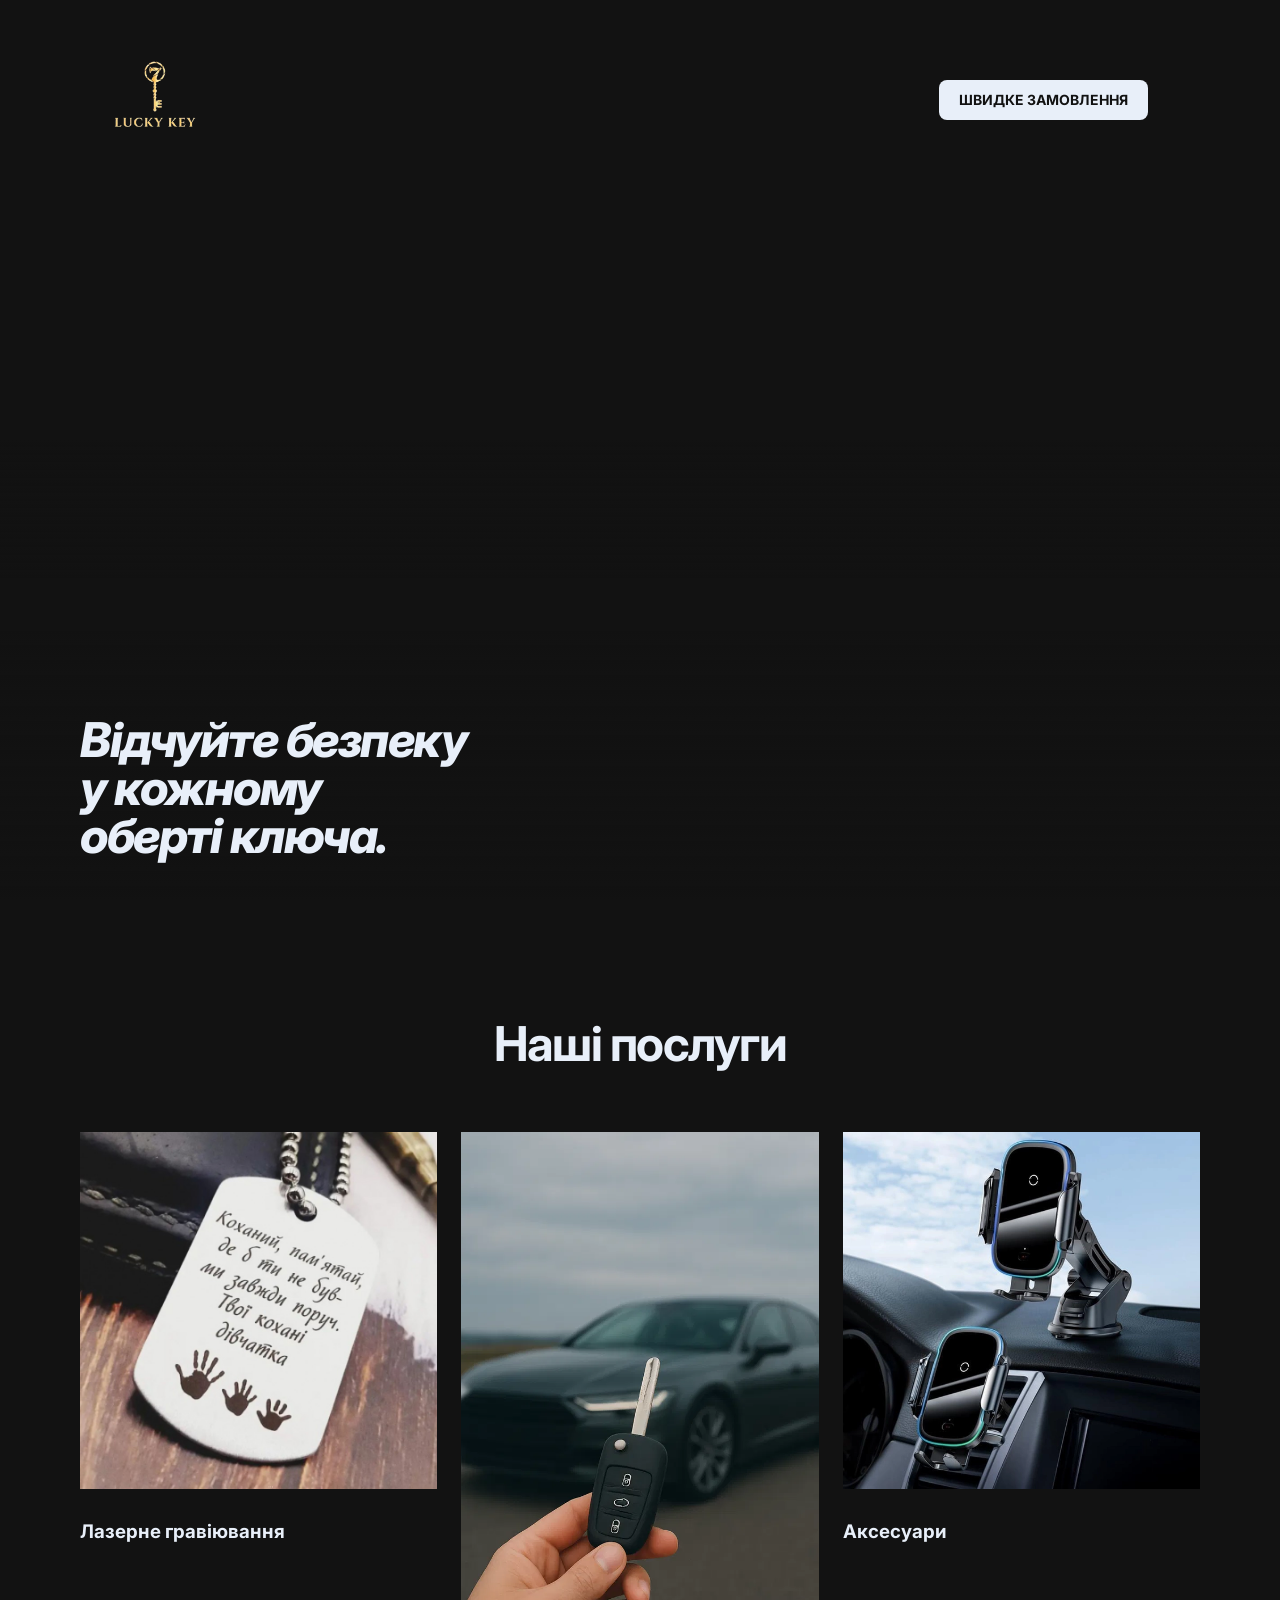
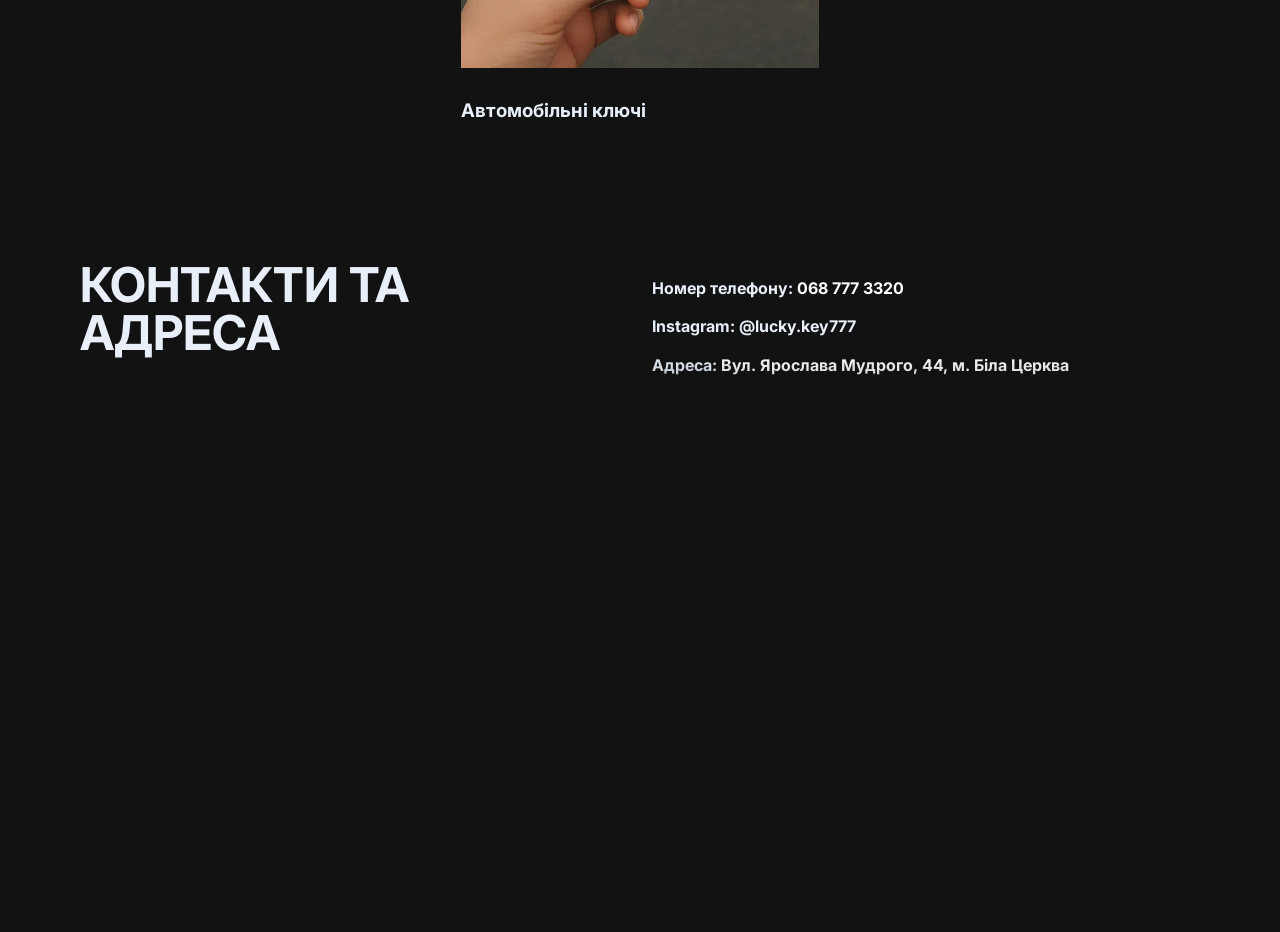
==== index.html @ e60a932b "Update index.html" ====
<!doctype html>
<html lang="ua">
  <head>

    <title>Lucky Key</title>
    <link rel="icon" type="image/png" href="images/favicon.png">
    <meta name="viewport" content="width=device-width, initial-scale=1.0">
    <link rel="preconnect" href="https://fonts.googleapis.com" />
    <link rel="preconnect" href="https://fonts.gstatic.com" crossorigin />
    <link
      href="https://fonts.googleapis.com/css2?family=Inter:ital,opsz,wght@0,14..32,100..900;1,14..32,100..900&display=swap"
      rel="stylesheet"
    />
    <link rel="stylesheet" href="style.css" />
  </head>
  <body>
    <div class="menu" id="menu">
        <div class="body-top">
        <img src="images/logo.png" alt="Lucky Key ">
        <a href="#" class="menu-button-close"></a>
        </div>
        <nav>
            <a href="#header" class="nav-link">ГОЛОВНА</a>
            <a href="#recomended" class="nav-link">НАШІ ПОСЛУГИ</a>
            <a href="#categories" class="nav-link">ВІДГУКИ</a>
            <a href="#benefits" class="nav-link">КОНТАКТИ</a>
        </nav>
    </div>   
    <header id="header">
        
      <div class="header-top">
    <img src="images/logo.png" alt="Lucky Key">
    
    <div class="header-actions">
        <a href="#order-popup" class="open-order-btn-header">Швидке замовлення</a>
        <a href="#menu" class="menu-button"></a>
    </div>
</div>

        <div class="header-bottom">
        <h1>Відчуйте безпеку <br> у кожному <br> оберті  ключа.</br></h1>
        </div>
        
    </header>
    <main>
      <section id="recomended">
        <h2 class="recomended-title">Наші послуги</h2>
        <div class="products" >
          <article class="product">
            <img
              class="product-photo"
              src="images/recomended-1.png"
              alt="Bose portable Smart speaker"
            />
            <h3 class="product-title">
              <a href="laser.html" style="text-decoration: none; color: inherit"> Лазерне гравіювання</a></h3>
            <!-- <p class="product-description">Smart home</p> -->
            <!-- <p class="product-price">$ 399.00</p> -->
          </article>
          <article class="product">
            <img
              class="product-photo"
              src="images/recomended-2.webp"
              alt="SoundLink Flex Bluetooth speaker"
            />
            <h3 class="product-title"><a href="autokey.html" style="text-decoration: none; color: inherit"> Автомобільні ключі</a></h3>
            <!-- <p class="product-description">Portable bluetooth</p>
            <p class="product-price">$ 149.00</p> -->
          </article>
          <article class="product">
            <img
              class="product-photo"
              src="images/recomended-3.jpg"
              alt="SoundLink Color Bluetooth speaker II"
            />
            <h3 class="product-title">Аксесуари</h3>
            <!-- <p class="product-description">Portable bluetooth</p>
            <p class="product-price">$ 129.00</p> -->
          </article>
        </div>
      </section>
   
      <section class="benefits" id="benefits">
        <h2 class="benefits-title">
          КОНТАКТИ ТА <br />
          АДРЕСА
        </h2>
        <div class="benefits-content">
          <ul class="benefits-list">
            <li> Номер телефону: <a href="tel:+3800687773320" class="contact-link"> 068 777 3320</a></li>
            <li>Instagram: <a href="https://www.instagram.com/lucky.key777?utm_source=ig_web_button_share_sheet&igsh=ZDNlZDc0MzIxNw==" style="text-decoration: none; color: inherit">@lucky.key777</a></li>
            <li>Адреса: <a href="https://share.google/ARnJ9vn6rgzhfYzBj" target="_blank" class="contact-link">Вул. Ярослава Мудрого, 44, м. Біла Церква </a></li>
          </ul>

          <p class="benefits-description">
            
          </p>
        </div>
      </section>
    </main>
     <div id="order-popup" class="modal-overlay">
  <div class="modal-content">
    <a href="#" class="close-modal">&times;</a>
    
    <h2 style="margin-top: 0; color: #fff;">Замовити послугу</h2>
    <p style="color: #ccc; font-size: 14px; margin-bottom: 20px;">Залиште контакти, і ми зв'яжемося з вами</p>

    <form name="popup-order" method="POST" data-netlify="true" class="order-form">
      <input type="hidden" name="form-name" value="popup-order" />
      <div class="form-group">
        <label for="name">Ваше ім'я</label>
        <input type="text" id="name" name="name" placeholder="Введіть ім'я" required style="width: 100%; padding: 10px; margin-top: 5px; background: #121212; border: 1px solid #444; color: #fff; border-radius: 5px;">
      </div>

      <div class="form-group" style="margin-top: 15px;">
        <label for="phone">Номер телефону</label>
        <input type="tel" id="phone" name="phone" placeholder="+380..." required style="width: 100%; padding: 10px; margin-top: 5px; background: #121212; border: 1px solid #444; color: #fff; border-radius: 5px;">
      </div>

      <div class="form-group" style="margin-top: 15px;">
        <label for="service">Послуга</label>
        <select id="service" name="service" style="width: 100%; padding: 10px; margin-top: 5px; background: #121212; border: 1px solid #444; color: #fff; border-radius: 5px;">
          <option value="keys">Виготовлення ключів</option>
          <option value="auto-keys">Автомобільні ключі</option>
          <option value="engraving">Гравіювання</option>
          <option value="engraving">Інші послуги</option>
        </select>
      </div>

      <button type="submit" class="submit-button" style="width: 100%; padding: 15px; background: #e8eff9; color: #121212; border: none; border-radius: 8px; font-weight: 800; text-transform: uppercase; cursor: pointer; margin-top: 20px;">Надіслати</button>
    </form>
  </div>
</div>

    <footer class="footer">
    </footer>
  </body>
</html>
---- style.css ----
* {
  box-sizing: border-box;
}

html {
  scroll-behavior: smooth;
}

body {
  font-family: "Inter", sans-serif;
  margin: 0;
  background-color: #121212;
  color: #e8eff9;
  font-size: 16px;
  line-height: 140%;
  overflow-x: hidden; /* Запобігає горизонтальній прокрутці */
}

img {
  max-width: 100%;
  height: auto;
  display: block;
}

/* 2. ТИПОГРАФІКА */
h1 {
  margin: 0;
  margin-top: 40px;
  font-weight: 800;
  font-style: italic;
  font-size: 48px;
  line-height: 100%;
  letter-spacing: -1.5px;
  color: #e8eff9;
}

/* 3. МЕНЮ (Мобільне на основі :target) */
.menu {
  position: fixed; /* Змінено на fixed для надійності */
  left: 0;
  right: 0;
  top: 0;
  z-index: 100;
  transform: translateX(-100%);
  transition: transform 500ms;
  background-color: #121212;
  padding: 40px 80px;
  height: 100vh;
}

.menu:target {
  transform: translateX(0%);
}

nav {
  display: flex;
  flex-direction: column;
  gap: 32px;
}

.nav-link {
  text-decoration: none;
  color: #fff;
  font-weight: 700;
  font-size: 22px;
  text-transform: uppercase;
  letter-spacing: 2px;
}

.nav-link:hover {
  text-decoration: underline;
  text-underline-offset: 8px;
}

/* 4. ШАПКА ТА ХЕДЕР */
header {
  display: flex;
  flex-direction: column;
  justify-content: space-between;
  padding: 40px 80px;
  height: 100vh;
  background-image:
    linear-gradient(to bottom, rgba(18, 18, 18, 0) 70%, #121212 100%),
    url(images/Header.png);
  background-size: cover;
  background-position: top center;
}
.header-actions {
  display: flex;
  align-items: center;
  gap: 12px;
  flex-wrap: nowrap; /* Забороняє їм ставати один під одним */
  max-width: 100%;
}

.open-order-btn-header {
  height: 40px; /* Фіксована висота */
  display: flex; /* Щоб текст всередині теж був по центру */
  align-items: center;
  justify-content: center;
  padding: 0 20px; /* Відступи тільки з боків */
  font-size: 14px;
  font-weight: 700;
  border-radius: 8px; /* Або 20px, якщо хочеш округлу */
  background-color: #e8eff9;
  color: #121212;
  text-decoration: none;
  text-transform: uppercase;
  line-height: 1;
  white-space: nowrap;
}

.open-order-btn-header:hover {
  background-color: #fff;
  transform: scale(1.05);
}

/* На дуже маленьких екранах зменшуємо кнопку ще трохи */
@media (max-width: 480px) {
  .open-order-btn-header {
    padding: 8px 15px;
    font-size: 12px;
  }
  .header-actions {
    gap: 10px;
  }
}

.header-top,
.body-top {
  display: flex;
  justify-content: space-between;
  align-items: center;
  margin-bottom: 20px;
}

.header-top img,
.body-top img {
  height: 120px;
  width: auto;
  object-fit: contain;
}

.menu-button,
.menu-button-close {
  height: 40px; /* Така ж висота, як у кнопки */
  width: 40px; /* Робимо її квадратною */
  display: block;
  background-image: url(images/icon-burger-menu.png);
  background-size: 40px; /* Розмір самої іконки всередині квадрата */
  background-repeat: no-repeat;
  background-position: center;
  cursor: pointer;
  border: none;
  margin: 0;
}

.menu-button {
  background-image: url(images/icon-burger-menu.png);
}
.menu-button:hover {
  background-image: url(images/icon-burger-menu-hover.png);
}
.menu-button-close {
  background-image: url(images/icon-close.png);
  margin-top: 15px;
}

/* 5. ОСНОВНИЙ КОНТЕНТ */
main {
  padding: 120px 80px;
  background-color: #121212;
  -webkit-mask-image: linear-gradient(to bottom, black 90%, transparent 100%);
  mask-image: linear-gradient(to bottom, black 90%, transparent 100%);
}

.recomended-title,
.categories-title {
  font-weight: 700;
  font-size: 48px;
  line-height: 48px;
  letter-spacing: -1.5px;
  text-align: center;
  margin-bottom: 64px;
}

.products {
  display: grid;
  grid-template-columns: repeat(3, 1fr);
  gap: 24px;
}

.product-photo {
  width: 100%;
  margin-bottom: 32px;
}
.product-title {
  margin-top: 32px;
  font-weight: 700;
}
.product-description {
  margin-top: 8px;
}
.product-price {
  font-weight: 700;
  margin-top: 12px;
}

/* 6. КАТЕГОРІЇ ТА ПЕРЕВАГИ */
.category {
  margin-top: 64px;
}
.photos {
  display: flex;
  justify-content: space-between;
  gap: 2%;
}
.photo-wide {
  width: 66%;
}
.photo-square {
  width: 32%;
}
.category-title {
  margin-top: 16px;
  font-weight: 700;
  font-size: 24px;
}

.benefits {
  display: grid;
  grid-template-columns: repeat(2, 1fr);
  gap: 24px;
  margin-top: 120px;
}

.benefits-title {
  font-weight: 700;
  font-size: 48px;
  line-height: 48px;
  margin: 0;
}
.benefits-list {
  display: flex;
  flex-direction: column;
  gap: 16px;
  list-style: none;
  padding: 0;
  font-weight: 700;
}
.benefits-description {
  font-size: 16px;
  line-height: 27px;
  font-weight: 400;
}

/* Стиль кнопки, яка відкриває форму */
.open-order-btn {
  display: inline-block;
  padding: 18px 40px;
  background-color: #e8eff9;
  color: #121212;
  text-decoration: none;
  font-weight: 800;
  border-radius: 50px;
  text-transform: uppercase;
  letter-spacing: 1px;
  transition: all 0.3s ease;
  box-shadow: 0 4px 15px rgba(232, 239, 249, 0.2);
}

.open-order-btn:hover {
  transform: translateY(-3px);
  background-color: #ffffff;
  box-shadow: 0 6px 20px rgba(232, 239, 249, 0.4);
}

/* ФОН МОДАЛЬНОГО ВІКНА (затемнення) */
.modal-overlay {
  position: fixed;
  top: 0;
  left: 0;
  width: 100%;
  height: 100%;
  background: rgba(0, 0, 0, 0.9); /* Темний фон */
  display: flex;
  justify-content: center;
  align-items: center;
  z-index: 3000; /* Поверх усього */

  /* Початковий стан (приховано) */
  opacity: 0;
  visibility: hidden;
  transition: all 0.4s ease;
}

/* МАГІЯ ПОКАЗУ: коли в URL з'являється #order-popup */
.modal-overlay:target {
  opacity: 1;
  visibility: visible;
}

/* КВАДРАТИК З ФОРМОЮ */
.modal-content {
  background: #1e1e1e;
  padding: 40px;
  width: 90%;
  max-width: 400px;
  border-radius: 20px;
  position: relative;
  border: 1px solid #333;
  box-shadow: 0 20px 50px rgba(0, 0, 0, 0.8);
}

/* Кнопка-хрестик */
.close-modal {
  position: absolute;
  top: 15px;
  right: 20px;
  font-size: 35px;
  color: #fff;
  text-decoration: none;
  line-height: 1;
}

.contact-link {
    color: #fff;
    text-decoration: none;
    transition: opacity 0.3s;
  }
  .contact-link:hover {
    opacity: 0.7;
  }
/* Елементи форми всередині вікна */
.form-group {
  margin-bottom: 15px;
  text-align: left;
}

.form-group label {
  display: block;
  font-size: 14px;
  margin-bottom: 5px;
  color: #e8eff9;
}

.form-group input,
.form-group select {
  width: 100%;
  padding: 12px;
  background: #121212;
  border: 1px solid #444;
  color: #fff;
  border-radius: 8px;
  font-family: inherit;
}

.submit-button {
  width: 100%;
  padding: 15px;
  background: #e8eff9;
  color: #121212;
  border: none;
  border-radius: 8px;
  font-weight: 800;
  text-transform: uppercase;
  cursor: pointer;
  margin-top: 10px;
}

/* 7. ФУТЕР */
footer {
  position: sticky;
  bottom: 0;
  z-index: -1;
  height: 460px;
  background-image:
    linear-gradient(to top, rgba(18, 18, 18, 0) 70%, #121212 100%),
    url(images/Footer.png);
  background-size: cover;
  background-position: top center;
  color: #fff;
  display: flex;
  align-items: flex-end;
  justify-content: center;
  padding-bottom: 20px;
  text-align: center;
}

/* ПЛАНШЕТИ (до 1024px) */
@media (max-width: 1024px) {
  header,
  .menu,
  main {
    padding-left: 40px;
    padding-right: 40px;
  }
  .products {
    grid-template-columns: 1fr 1fr;
  }
  main {
    padding-top: 80px;
    padding-bottom: 80px;
  }
}

/* Контейнер, де лежить логотип і кнопка в меню */
.body-top {
  display: flex;
  justify-content: space-between; /* Розносить лого вліво, кнопку вправо */
  align-items: center;
  padding: 20px;
  position: relative;
}

.laser-logo {
  position: fixed;
  top: 15px; /* Відступ від верху */
  left: 15px; /* Відступ від лівого краю */
  width: 120px; /* Тут регулюйте ширину логотипа (зробив меншим) */
  height: auto; /* Пропорції збережуться автоматично */
  z-index: 1000;
}

.menu-button-close {
  width: 40px;
  height: 40px;
  display: block;
  position: fixed;
  top: 15px; /* Той самий відступ, що й у логотипа для симетрії */
  right: 15px; /* ПРИТИСКАЄМО ДО ПРАВОГО КРАЮ */
  z-index: 1000;

  background-image: url(images/icon-close.png);
  background-size: 24px;
  background-repeat: no-repeat;
  background-position: center;
  cursor: pointer;
  border: none;
}

.menu-button-close:hover {
  opacity: 0.7;
}

.header-bottom {
  padding-bottom: 0px !important;
}

.service-page {
  margin-top: -20px;
}
.container {
  text-align: center; /* Центрує текст h1 та кнопку */
  padding: 0 20px; /* Відступи, щоб текст не лип до країв на телефонах */
}

/* Налаштування для заголовка */
.container h1 {
  margin-top: 30px; /* Відступ від каруселі */
  margin-bottom: 15px;
  display: block; /* Гарантуємо, що це блочний елемент */
}

/* Налаштування для опису */
.service-description {
  max-width: 600px; /* Обмежуємо ширину, щоб текст було зручно читати */
  margin-left: auto; /* Авто-відступ зліва */
  margin-right: auto; /* Авто-відступ справа */
  margin-bottom: 30px; /* Відступ до кнопки */
  font-size: 18px;
  line-height: 25px;
}
.carousel-3d-container {
  perspective: 1000px; /* Створює глибину сцени */
  width: 100%;
  max-width: 600px;
  height: 600px;
  margin: 10px auto 30px auto;
  display: flex;
  align-items: center;
  justify-content: center;
}

.carousel-3d-track {
  position: relative;
  width: 450px; /* Ширина головного фото */
  height: 450px;
  transform-style: preserve-3d;
  transition: transform 0.8s ease-in-out;
}

.slide {
  position: absolute;
  width: 100%;
  height: 100%;
  border-radius: 15px;
  object-fit: cover;
  transition: all 0.6s ease-in-out;
  box-shadow: 0 10px 20px rgba(0, 0, 0, 0.3);
}

/* Головне фото по центру */
.slide.active {
  transform: translate3d(0, 0, 100px);
  z-index: 10;
  opacity: 1;
}

/* Фото праворуч (зсунуте і розгорнуте) */
.slide.next {
  transform: translate3d(120px, 0, -50px) rotateY(-25deg);
  z-index: 5;
  opacity: 0.6;
}

/* Фото ліворуч (зсунуте і розгорнуте) */
.slide.prev {
  transform: translate3d(-120px, 0, -50px) rotateY(25deg);
  z-index: 5;
  opacity: 0.6;
}

/* Всі інші фото (ховаємо за спину) */
.slide.far {
  transform: translate3d(0, 0, -150px);
  opacity: 0;
  z-index: 1;
}

@media (max-width: 1024px) {
  header,
  .menu,
  main {
    padding-left: 40px;
    padding-right: 40px;
  }
  .products {
    display: grid;
    grid-template-columns: repeat(3, 1fr);
    gap: 24px;
  }
}
main {
  padding-top: 80px;
  padding-bottom: 80px;
}

@media (max-width: 600px) {
  /* 1. Глобальні налаштування */
  body,
  html {
    overflow-x: hidden;
    position: relative;
    width: 100%;
  }

  /* 2. Текст та заголовки */
  h1 {
    font-size: 28px !important;
    margin-top: 20px;
    text-align: center;
  }

  .container h1 {
    font-size: 24px !important;
    margin-top: 90px !important;
    line-height: 1.2;
  }

  /* 3. Кнопка "Швидке замовлення" та Бургер */
  .open-order-btn-header {
    white-space: nowrap !important;
    font-size: 10px !important;
    padding: 0 10px !important;
    height: 36px;
    flex-shrink: 0;
    display: flex;
    align-items: center;
    justify-content: center;
  }

  .menu-button {
    width: 36px;
    height: 36px;
    background-size: 28px;
    flex-shrink: 0;
  }

  /* 4. Списки (Контакти/Переваги) - ВИПРАВЛЕННЯ ОБРІЗАННЯ */
  .benefits {
    display: block !important; /* Міняємо grid на block, щоб текст не стискався в колонки */
    width: 100%;
  }

  .benefits-list {
    padding: 0 !important;
    margin: 20px 0 !important;
    list-style: none;
    width: 100%;
  }

  .benefits-list li {
    font-size: 15px !important; /* Трохи менший шрифт для гарантії */
    line-height: 1.4;
    word-wrap: break-word;
    overflow-wrap: break-word;
    margin-bottom: 12px;
    text-align: left;
    white-space: normal; /* Дозволяємо перенос тексту */
  }

  .benefits-content {
    padding: 0 5px; /* Мінімальний відступ */
    width: 100%;
  }

  /* 5. Карусель та Продукти */
  .carousel-3d-container {
    height: 280px;
    width: 100%;
  }

  .carousel-3d-track {
    width: 180px;
    height: 180px;
  }

  .products {
    grid-template-columns: 1fr !important;
    gap: 30px;
  }

  /* 6. Футер та Опис (Тепер вони працюватимуть) */
  footer {
    height: 280px !important;
    position: relative; /* Щоб не перекривав контент на мобілці */
  }

  .service-description {
    font-size: 18px;
    padding: 0 10px;
    text-align: center;
    line-height: 1.5;
  }
} /* КІНЕЦЬ МЕДІА-ЗАПИТУ */
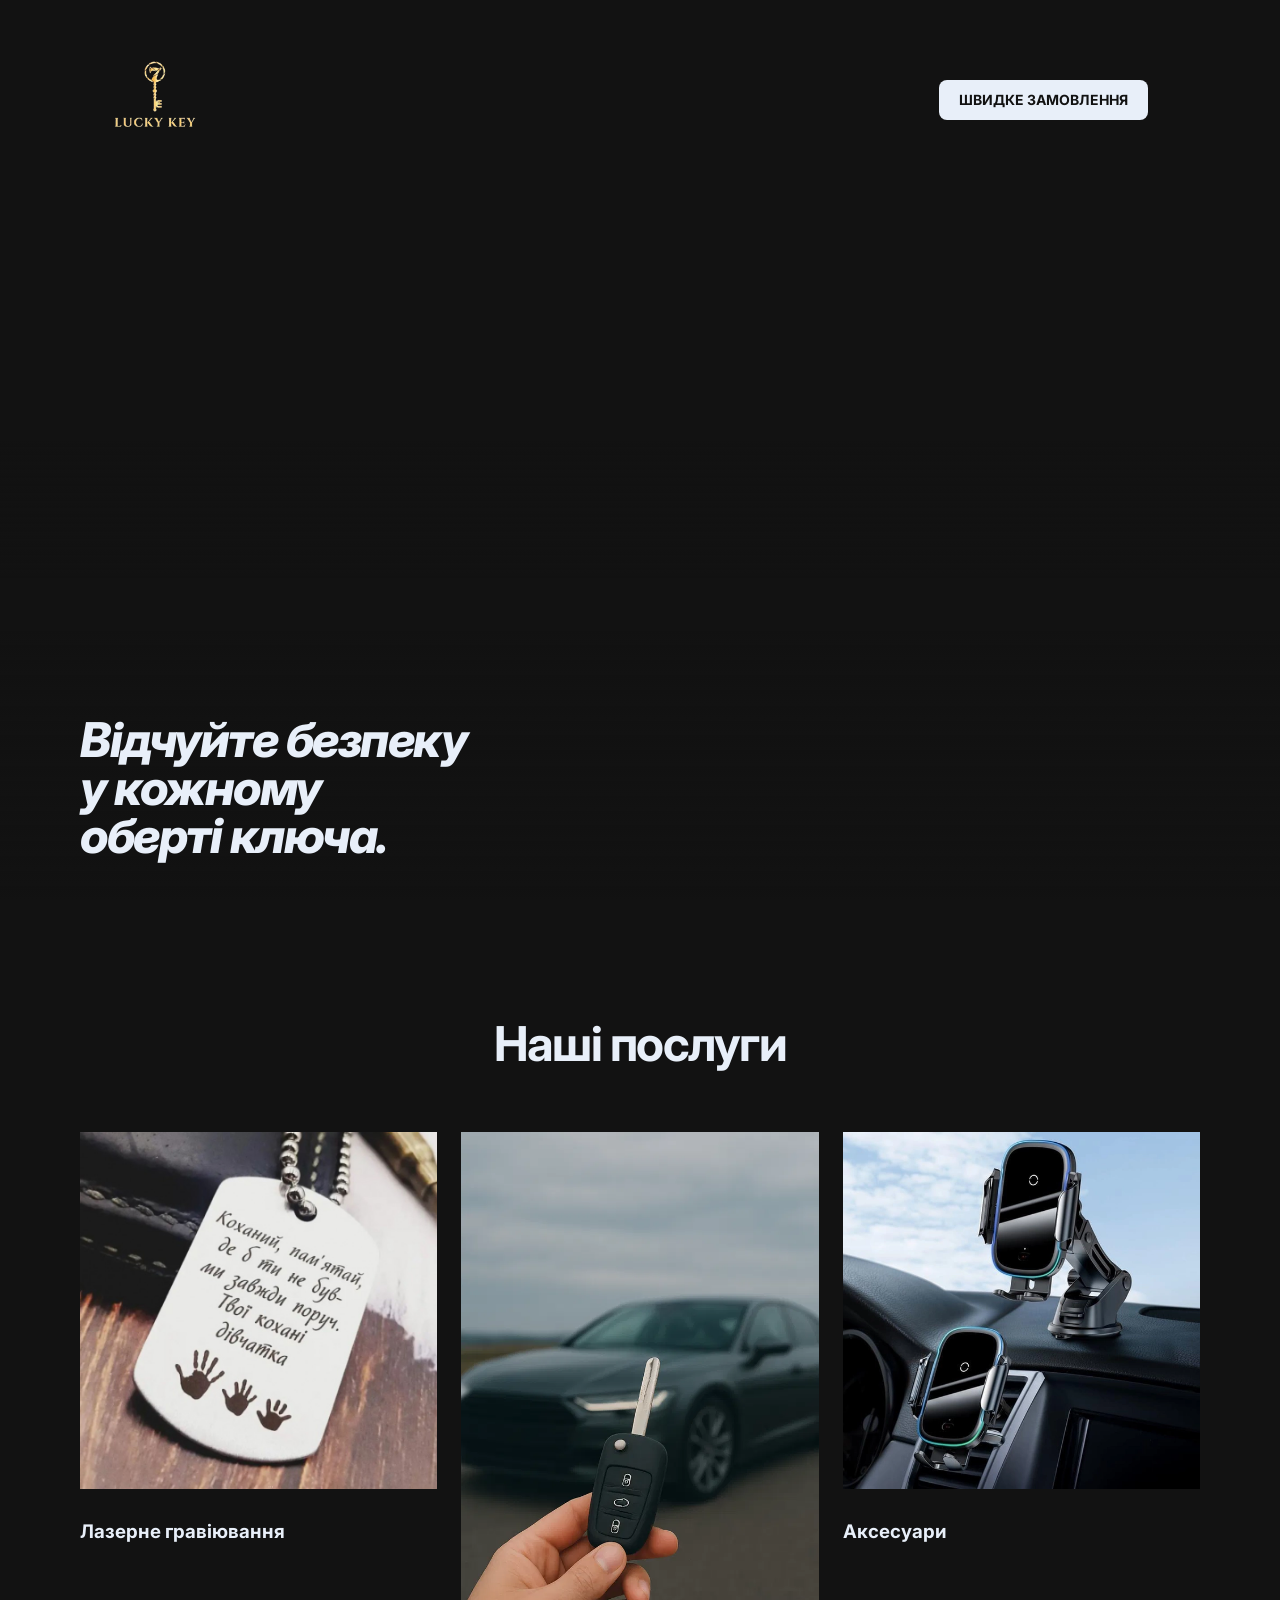
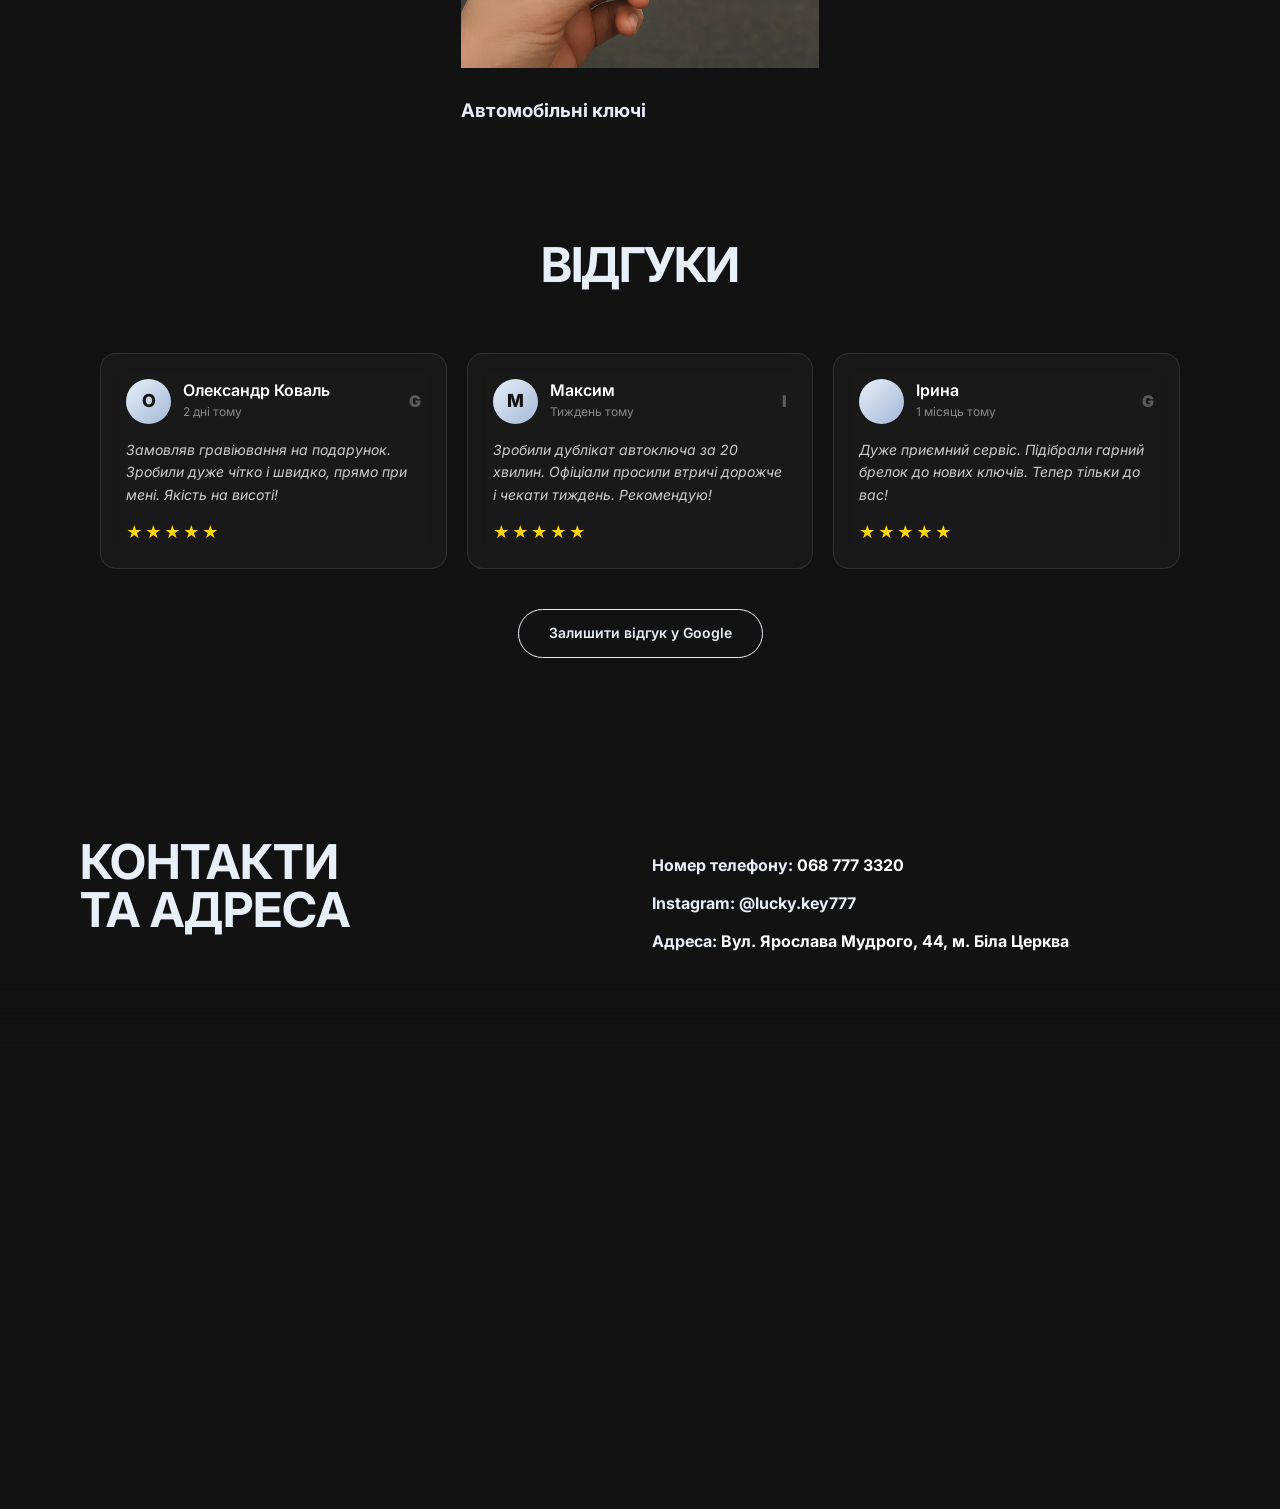
==== commit fc73819d: "Add files via upload" ====
--- a/index.html
+++ b/index.html
@@ -79,17 +79,64 @@
           </article>
         </div>
       </section>
+
+   <section id="categories" class="reviews-section">
+  <h2 class="recomended-title">ВІДГУКИ</h2>
+  
+  <div class="reviews-container">
+    <div class="review-card">
+      <div class="review-header">
+        <div class="user-avatar">О</div>
+        <div class="user-meta">
+          <span class="user-name">Олександр Коваль</span>
+          <span class="review-date">2 дні тому</span>
+        </div>
+        <div class="platform-icon">G</div> </div>
+      <p class="review-text">Замовляв гравіювання на подарунок. Зробили дуже чітко і швидко, прямо при мені. Якість на висоті!</p>
+      <div class="stars">★★★★★</div>
+    </div>
+
+    <div class="review-card">
+      <div class="review-header">
+        <div class="user-avatar">М</div>
+        <div class="user-meta">
+          <span class="user-name">Максим</span>
+          <span class="review-date">Тиждень тому</span>
+        </div>
+        <div class="platform-icon">I</div> </div>
+      <p class="review-text">Зробили дублікат автоключа за 20 хвилин. Офіціали просили втричі дорожче і чекати тиждень. Рекомендую!</p>
+      <div class="stars">★★★★★</div>
+    </div>
+
+    <div class="review-card">
+      <div class="review-header">
+        <div class="user-avatar"></div>
+        <div class="user-meta">
+          <span class="user-name">Ірина</span>
+          <span class="review-date">1 місяць тому</span>
+        </div>
+        <div class="platform-icon">G</div>
+      </div>
+      <p class="review-text">Дуже приємний сервіс. Підібрали гарний брелок до нових ключів. Тепер тільки до вас!</p>
+      <div class="stars">★★★★★</div>
+    </div>
+  </div>
+
+  <div class="review-action">
+    <a href="https://search.google.com/local/writereview?placeid=ChIJHSnLHm5D00ARM9UfBYw5fy8" target="_blank" class="leave-review-btn">Залишити відгук у Google</a>
+  </div>
+</section>
    
       <section class="benefits" id="benefits">
         <h2 class="benefits-title">
-          КОНТАКТИ ТА <br />
+          КОНТАКТИ <br /> ТА 
           АДРЕСА
         </h2>
         <div class="benefits-content">
           <ul class="benefits-list">
             <li> Номер телефону: <a href="tel:+3800687773320" class="contact-link"> 068 777 3320</a></li>
             <li>Instagram: <a href="https://www.instagram.com/lucky.key777?utm_source=ig_web_button_share_sheet&igsh=ZDNlZDc0MzIxNw==" style="text-decoration: none; color: inherit">@lucky.key777</a></li>
-            <li>Адреса: <a href="https://share.google/ARnJ9vn6rgzhfYzBj" target="_blank" class="contact-link">Вул. Ярослава Мудрого, 44, м. Біла Церква </a></li>
+            <li>Адреса: <a href="https://maps.app.goo.gl/dNzRYrpoxuxAaozW7" target="_blank" class="contact-link">Вул. Ярослава Мудрого, 44, м. Біла Церква </a></li>
           </ul>
 
           <p class="benefits-description">
@@ -120,10 +167,10 @@
       <div class="form-group" style="margin-top: 15px;">
         <label for="service">Послуга</label>
         <select id="service" name="service" style="width: 100%; padding: 10px; margin-top: 5px; background: #121212; border: 1px solid #444; color: #fff; border-radius: 5px;">
-          <option value="keys">Виготовлення ключів</option>
-          <option value="auto-keys">Автомобільні ключі</option>
-          <option value="engraving">Гравіювання</option>
-          <option value="engraving">Інші послуги</option>
+          <option value="Виготовлення ключів">Виготовлення ключів</option>
+          <option value="Автомобільні ключі">Автомобільні ключі</option>
+          <option value="Гравіювання">Гравіювання</option>
+          <option value="Інші послуги">Інші послуги</option>
         </select>
       </div>
 
@@ -134,5 +181,6 @@
 
     <footer class="footer">
     </footer>
+    <script src="script.js"></script>
   </body>
 </html>
--- a/style.css
+++ b/style.css
@@ -116,7 +116,6 @@
   transform: scale(1.05);
 }
 
-/* На дуже маленьких екранах зменшуємо кнопку ще трохи */
 @media (max-width: 480px) {
   .open-order-btn-header {
     padding: 8px 15px;
@@ -167,12 +166,12 @@
   margin-top: 15px;
 }
 
-/* 5. ОСНОВНИЙ КОНТЕНТ */
+
 main {
   padding: 120px 80px;
   background-color: #121212;
-  -webkit-mask-image: linear-gradient(to bottom, black 90%, transparent 100%);
-  mask-image: linear-gradient(to bottom, black 90%, transparent 100%);
+  -webkit-mask-image: linear-gradient(to bottom, black 95%, transparent 100%);
+  mask-image: linear-gradient(to bottom, black 95%, transparent 100%);
 }
 
 .recomended-title,
@@ -207,7 +206,6 @@
   margin-top: 12px;
 }
 
-/* 6. КАТЕГОРІЇ ТА ПЕРЕВАГИ */
 .category {
   margin-top: 64px;
 }
@@ -255,7 +253,6 @@
   font-weight: 400;
 }
 
-/* Стиль кнопки, яка відкриває форму */
 .open-order-btn {
   display: inline-block;
   padding: 18px 40px;
@@ -276,7 +273,6 @@
   box-shadow: 0 6px 20px rgba(232, 239, 249, 0.4);
 }
 
-/* ФОН МОДАЛЬНОГО ВІКНА (затемнення) */
 .modal-overlay {
   position: fixed;
   top: 0;
@@ -289,19 +285,16 @@
   align-items: center;
   z-index: 3000; /* Поверх усього */
 
-  /* Початковий стан (приховано) */
   opacity: 0;
   visibility: hidden;
   transition: all 0.4s ease;
 }
 
-/* МАГІЯ ПОКАЗУ: коли в URL з'являється #order-popup */
 .modal-overlay:target {
   opacity: 1;
   visibility: visible;
 }
 
-/* КВАДРАТИК З ФОРМОЮ */
 .modal-content {
   background: #1e1e1e;
   padding: 40px;
@@ -313,7 +306,6 @@
   box-shadow: 0 20px 50px rgba(0, 0, 0, 0.8);
 }
 
-/* Кнопка-хрестик */
 .close-modal {
   position: absolute;
   top: 15px;
@@ -332,7 +324,7 @@
   .contact-link:hover {
     opacity: 0.7;
   }
-/* Елементи форми всередині вікна */
+
 .form-group {
   margin-bottom: 15px;
   text-align: left;
@@ -367,6 +359,72 @@
   text-transform: uppercase;
   cursor: pointer;
   margin-top: 10px;
+}
+
+/* Оновлений контейнер каруселі */
+.carousel-3d-container {
+  perspective: 1200px; /* Трохи збільшив для кращого 3D */
+  width: 100%;
+  max-width: 600px;
+  height: 400px; /* Зменшив висоту, щоб не було великих дирок */
+  margin: 10px auto 30px auto;
+  display: flex;
+  align-items: center;
+  justify-content: center;
+  overflow: visible; /* Щоб бокові фото не обрізалися */
+}
+
+.carousel-3d-track {
+  position: relative;
+  width: 300px; /* Оптимальна ширина для головного фото */
+  height: 300px;
+  transform-style: preserve-3d;
+  transition: transform 0.8s ease-in-out;
+}
+
+.slide {
+  position: absolute;
+  width: 100%;
+  height: 100%;
+  border-radius: 15px;
+  object-fit: cover;
+  transition: all 0.6s cubic-bezier(0.4, 0, 0.2, 1); /* Більш плавна анімація */
+  box-shadow: 0 10px 30px rgba(0, 0, 0, 0.5);
+  cursor: pointer; /* Робимо курсор-ручку */
+  backface-visibility: hidden;
+}
+
+/* Головне фото по центру */
+.slide.active {
+  transform: translate3d(0, 0, 150px); /* Виносимо вперед */
+  z-index: 10;
+  opacity: 1;
+  filter: blur(0);
+  cursor: default; /* На активному фото курсор звичайний */
+}
+
+/* Фото праворуч */
+.slide.next {
+  transform: translate3d(180px, 0, -100px) rotateY(-30deg) scale(0.8);
+  z-index: 5;
+  opacity: 0.6;
+  filter: blur(2px); /* Додаємо легке розмиття для глибини */
+}
+
+/* Фото ліворуч */
+.slide.prev {
+  transform: translate3d(-180px, 0, -100px) rotateY(30deg) scale(0.8);
+  z-index: 5;
+  opacity: 0.6;
+  filter: blur(2px);
+}
+
+/* Ховаємо далекі фото */
+.slide.far {
+  transform: translate3d(0, 0, -300px) scale(0.5);
+  opacity: 0;
+  z-index: 1;
+  pointer-events: none; /* Щоб не можна було клікнути на невидиме */
 }
 
 /* 7. ФУТЕР */
@@ -528,6 +586,137 @@
   opacity: 0;
   z-index: 1;
 }
+.carousel-dots {
+  display: flex;
+  justify-content: center;
+  gap: 10px;
+  margin-top: 20px;
+}
+
+.dot {
+  width: 10px;
+  height: 10px;
+  border-radius: 50%;
+  background-color: #444; /* Колір неактивних кружечків */
+  cursor: pointer;
+  transition: all 0.3s ease;
+}
+
+.dot.active {
+  background-color: #e8eff9; /* Колір активного кружечка (ваш світлий колір) */
+  transform: scale(1.3);
+  box-shadow: 0 0 10px rgba(232, 239, 249, 0.5);
+}
+
+/* Секція відгуків */
+.reviews-section {
+  padding: 60px 20px;;
+}
+
+.reviews-container {
+  display: grid;
+  grid-template-columns: repeat(auto-fit, minmax(300px, 1fr));
+  gap: 20px;
+  max-width: 1200px;
+  margin: 40px auto;
+}
+
+/* Картка відгуку */
+.review-card {
+  background: rgba(255, 255, 255, 0.03);
+  border: 1px solid rgba(255, 255, 255, 0.1);
+  border-radius: 16px;
+  padding: 25px;
+  backdrop-filter: blur(10px);
+  transition: all 0.4s cubic-bezier(0.175, 0.885, 0.32, 1.275);
+}
+
+.review-card:hover {
+  transform: translateY(-10px);
+  background: rgba(255, 255, 255, 0.07);
+  border-color: #e8eff9;
+  box-shadow: 0 10px 30px rgba(0, 0, 0, 0.5);
+}
+
+/* Шапка картки */
+.review-header {
+  display: flex;
+  align-items: center;
+  margin-bottom: 15px;
+}
+
+.user-avatar {
+  width: 45px;
+  height: 45px;
+  background: linear-gradient(135deg, #e8eff9, #a3b8d7);
+  color: #121212;
+  border-radius: 50%;
+  display: flex;
+  align-items: center;
+  justify-content: center;
+  font-weight: 800;
+  font-size: 18px;
+  margin-right: 12px;
+}
+
+.user-meta {
+  display: flex;
+  flex-direction: column;
+  flex-grow: 1;
+}
+
+.user-name {
+  color: #fff;
+  font-weight: 600;
+  font-size: 16px;
+}
+
+.review-date {
+  color: #888;
+  font-size: 12px;
+}
+
+.platform-icon {
+  font-weight: 900;
+  color: rgba(232, 239, 249, 0.3);
+}
+
+/* Текст та зірки */
+.review-text {
+  color: #ccc;
+  line-height: 1.6;
+  font-size: 14px;
+  margin-bottom: 15px;
+  font-style: italic;
+}
+
+.stars {
+  color: #ffd700; /* Золотий колір зірок */
+  letter-spacing: 2px;
+}
+
+/* Кнопка "Залишити відгук" */
+.review-action {
+  text-align: center;
+  margin-top: 20px;
+}
+
+.leave-review-btn {
+  display: inline-block;
+  padding: 12px 30px;
+  border: 1px solid #e8eff9;
+  color: #e8eff9;
+  text-decoration: none;
+  border-radius: 30px;
+  font-size: 14px;
+  font-weight: 600;
+  transition: 0.3s;
+}
+
+.leave-review-btn:hover {
+  background: #e8eff9;
+  color: #121212;
+}
 
 @media (max-width: 1024px) {
   header,
@@ -560,7 +749,7 @@
   h1 {
     font-size: 28px !important;
     margin-top: 20px;
-    text-align: center;
+    text-align: left;
   }
 
   .container h1 {
@@ -617,15 +806,21 @@
   }
 
   /* 5. Карусель та Продукти */
+@media (max-width: 600px) {
   .carousel-3d-container {
-    height: 280px;
-    width: 100%;
-  }
-
+    height: 300px;
+  }
   .carousel-3d-track {
-    width: 180px;
-    height: 180px;
-  }
+    width: 220px;
+    height: 220px;
+  }
+  .slide.next {
+    transform: translate3d(80px, 0, -80px) rotateY(-25deg) scale(0.75);
+  }
+  .slide.prev {
+    transform: translate3d(-80px, 0, -80px) rotateY(25deg) scale(0.75);
+  }
+}
 
   .products {
     grid-template-columns: 1fr !important;
@@ -644,4 +839,4 @@
     text-align: center;
     line-height: 1.5;
   }
-} /* КІНЕЦЬ МЕДІА-ЗАПИТУ */
+}
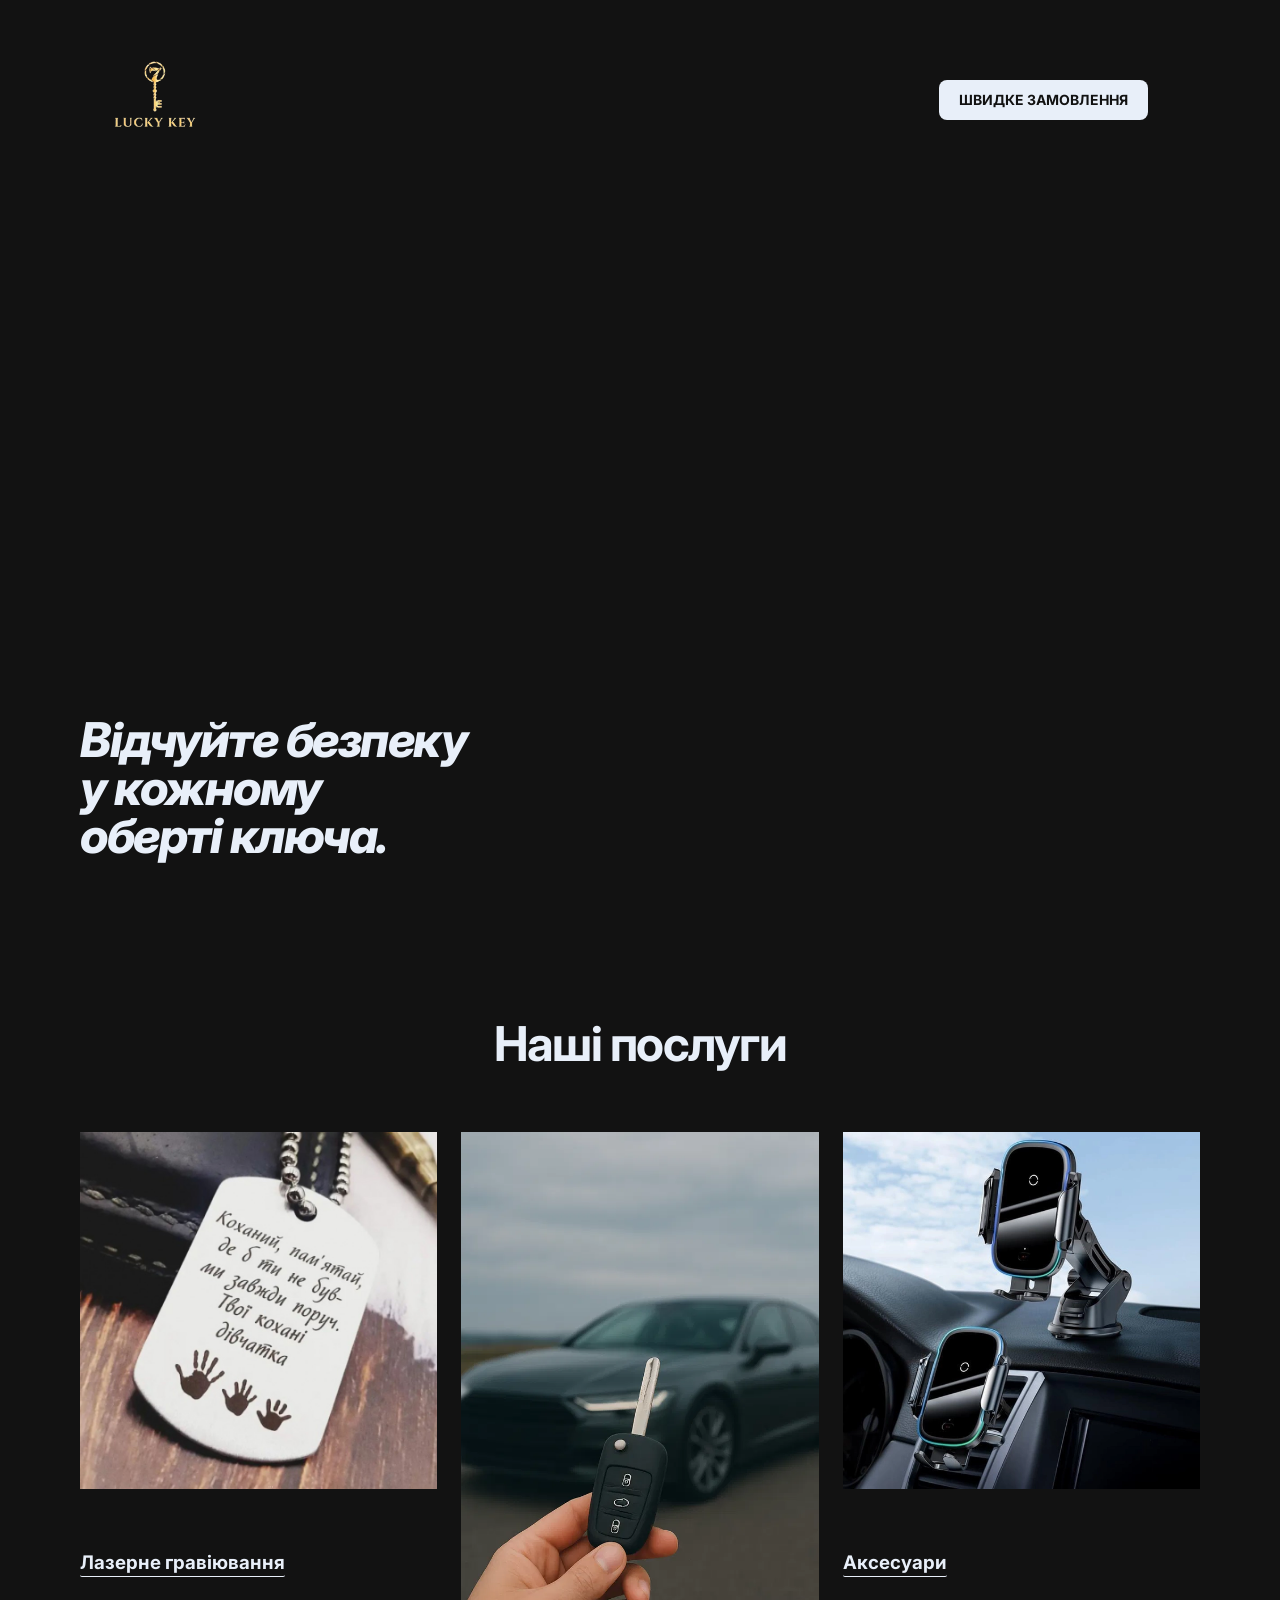
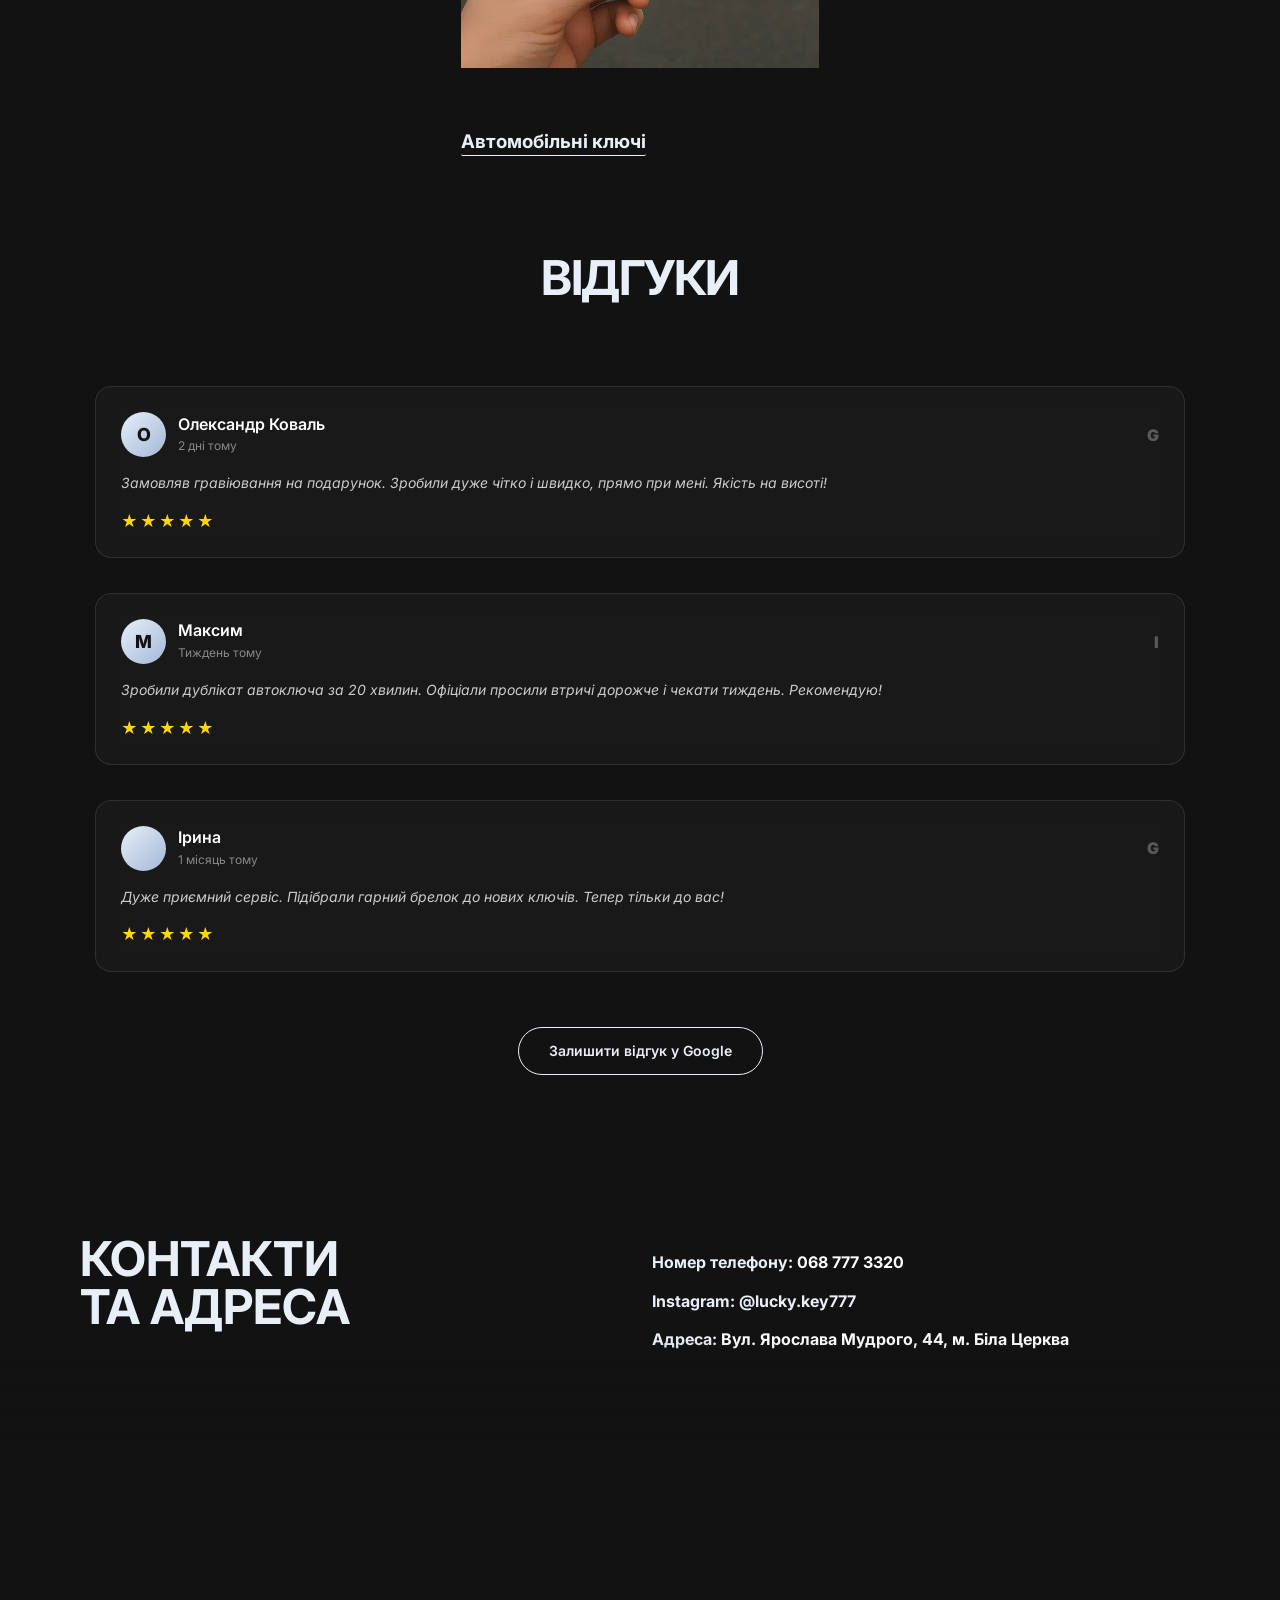
==== commit 1e59eab1: "Add files via upload" ====
--- a/index.html
+++ b/index.html
@@ -16,7 +16,7 @@
   <body>
     <div class="menu" id="menu">
         <div class="body-top">
-        <img src="images/logo.png" alt="Lucky Key ">
+        <img src="images/logo.png" alt="Lucky Key " class="logo">
         <a href="#" class="menu-button-close"></a>
         </div>
         <nav>
@@ -29,7 +29,7 @@
     <header id="header">
         
       <div class="header-top">
-    <img src="images/logo.png" alt="Lucky Key">
+    <img src="images/logo.png" alt="Lucky Key" class="logo">
     
     <div class="header-actions">
         <a href="#order-popup" class="open-order-btn-header">Швидке замовлення</a>
--- a/style.css
+++ b/style.css
@@ -1,4 +1,3 @@
-
 * {
   box-sizing: border-box;
 }
@@ -166,7 +165,6 @@
   margin-top: 15px;
 }
 
-
 main {
   padding: 120px 80px;
   background-color: #121212;
@@ -197,6 +195,18 @@
 .product-title {
   margin-top: 32px;
   font-weight: 700;
+  display: inline-block; /* Щоб лінія не виходила за межі тексту */
+
+  /* Налаштування товстої лінії */
+  border-bottom: 1.5px solid #e8eff9; /* 4px — це товщина, можна поставити 5px або 6px */
+
+  /* Відступ лінії від тексту */
+  padding-bottom: 2.5px;
+
+  /* Робимо лінію трохи м'якшою на кутах (опціонально) */
+  border-radius: 2px;
+
+  line-height: 1.1;
 }
 .product-description {
   margin-top: 8px;
@@ -317,13 +327,13 @@
 }
 
 .contact-link {
-    color: #fff;
-    text-decoration: none;
-    transition: opacity 0.3s;
-  }
-  .contact-link:hover {
-    opacity: 0.7;
-  }
+  color: #fff;
+  text-decoration: none;
+  transition: opacity 0.3s;
+}
+.contact-link:hover {
+  opacity: 0.7;
+}
 
 .form-group {
   margin-bottom: 15px;
@@ -473,7 +483,7 @@
 }
 
 .laser-logo {
-  position: fixed;
+  position: absolute;
   top: 15px; /* Відступ від верху */
   left: 15px; /* Відступ від лівого краю */
   width: 120px; /* Тут регулюйте ширину логотипа (зробив меншим) */
@@ -523,12 +533,15 @@
 
 /* Налаштування для опису */
 .service-description {
-  max-width: 600px; /* Обмежуємо ширину, щоб текст було зручно читати */
-  margin-left: auto; /* Авто-відступ зліва */
-  margin-right: auto; /* Авто-відступ справа */
-  margin-bottom: 30px; /* Відступ до кнопки */
-  font-size: 18px;
-  line-height: 25px;
+  font-family: "Inter", sans-serif;
+  font-size: 16px;
+  line-height: 1.8; /* Великий інтервал — ознака дорогого дизайну */
+  color: #a0a0a0; /* Спокійний сірий */
+  max-width: 650px;
+  margin: 30px auto;
+  text-align: center;
+  font-weight: 400;
+  letter-spacing: 0.5px;
 }
 .carousel-3d-container {
   perspective: 1000px; /* Створює глибину сцени */
@@ -610,7 +623,7 @@
 
 /* Секція відгуків */
 .reviews-section {
-  padding: 60px 20px;;
+  padding: 60px 20px;
 }
 
 .reviews-container {
@@ -730,6 +743,20 @@
     grid-template-columns: repeat(3, 1fr);
     gap: 24px;
   }
+  .product-title {
+    display: inline-block; /* Щоб лінія не виходила за межі тексту */
+
+    /* Налаштування товстої лінії */
+    border-bottom: 1.5px solid #e8eff9; /* 4px — це товщина, можна поставити 5px або 6px */
+
+    /* Відступ лінії від тексту */
+    padding-bottom: 2.5px;
+
+    /* Робимо лінію трохи м'якшою на кутах (опціонально) */
+    border-radius: 2px;
+
+    line-height: 1.1;
+  }
 }
 main {
   padding-top: 80px;
@@ -747,9 +774,28 @@
 
   /* 2. Текст та заголовки */
   h1 {
-    font-size: 28px !important;
-    margin-top: 20px;
+    font-family: "Inter", sans-serif;
+    font-style: normal !important; /* Прибираємо курсив */
+    font-weight: 700;
+    font-size: 24px; /* Трохи менше, щоб виглядало акуратніше */
+    line-height: 1.1;
+    letter-spacing: 1px; /* Додаємо повітря між літерами */
+    color: #ffffff;
+    text-transform: uppercase;
+    margin: 0;
     text-align: left;
+  }
+  .text1 {
+    font-family: "Inter", sans-serif;
+    font-style: normal !important; /* Прибираємо курсив */
+    font-weight: 700;
+    font-size: 28px; /* Трохи менше, щоб виглядало акуратніше */
+    line-height: 1.1;
+    letter-spacing: 1px; /* Додаємо повітря між літерами */
+    color: #ffffff;
+    text-transform: uppercase;
+    margin: 0;
+    text-align: center;
   }
 
   .container h1 {
@@ -805,38 +851,90 @@
     width: 100%;
   }
 
+  .body-top img,
+  .header-top img {
+    height: 70px !important; /* Робимо вдвічі меншим */
+  }
+
   /* 5. Карусель та Продукти */
-@media (max-width: 600px) {
-  .carousel-3d-container {
-    height: 300px;
-  }
-  .carousel-3d-track {
-    width: 220px;
-    height: 220px;
-  }
-  .slide.next {
-    transform: translate3d(80px, 0, -80px) rotateY(-25deg) scale(0.75);
-  }
-  .slide.prev {
-    transform: translate3d(-80px, 0, -80px) rotateY(25deg) scale(0.75);
-  }
-}
+  @media (max-width: 600px) {
+    .carousel-3d-container {
+      height: 300px;
+    }
+    .carousel-3d-track {
+      width: 220px;
+      height: 220px;
+    }
+    .slide.next {
+      transform: translate3d(80px, 0, -80px) rotateY(-25deg) scale(0.75);
+    }
+    .slide.prev {
+      transform: translate3d(-80px, 0, -80px) rotateY(25deg) scale(0.75);
+    }
+  }
 
   .products {
     grid-template-columns: 1fr !important;
     gap: 30px;
   }
-
-  /* 6. Футер та Опис (Тепер вони працюватимуть) */
-  footer {
-    height: 280px !important;
-    position: relative; /* Щоб не перекривав контент на мобілці */
-  }
-
-  .service-description {
-    font-size: 18px;
-    padding: 0 10px;
-    text-align: center;
-    line-height: 1.5;
-  }
-}
+  .product-title {
+    display: inline-block; /* Щоб лінія не виходила за межі тексту */
+
+    /* Налаштування товстої лінії */
+    border-bottom: 1.5px solid #e8eff9; /* 4px — це товщина, можна поставити 5px або 6px */
+
+    /* Відступ лінії від тексту */
+    padding-bottom: 2.5px;
+
+    /* Робимо лінію трохи м'якшою на кутах (опціонально) */
+    border-radius: 2px;
+
+    line-height: 1.1;
+  }
+}
+
+/* 6. Футер та Опис (Тепер вони працюватимуть) */
+footer {
+  height: 280px !important;
+  position: relative; /* Щоб не перекривав контент на мобілці */
+}
+
+.reviews-section {
+  padding: 40px 15px !important;
+  display: flex;
+  flex-direction: column;
+  align-items: center; /* Центрує все всередині секції */
+  overflow: hidden; /* Обрізає все, що вилазить */
+}
+.reviews-container {
+  /* Міняємо сітку на одну колонку */
+  grid-template-columns: 1fr !important;
+  width: 100% !important;
+  margin: 20px 0 !important;
+  padding: 0 !important;
+}
+
+.review-card {
+  /* Гарантуємо, що картка не ширша за екран */
+  width: 100% !important;
+  max-width: 100% !important;
+  margin-bottom: 15px;
+  box-sizing: border-box; /* Важливо, щоб padding не розширював картку */
+}
+
+.service-description {
+  font-family: "Inter", sans-serif;
+  font-size: 16px;
+  line-height: 1.3; /* Великий інтервал — ознака дорогого дизайну */
+  color: #a0a0a0; /* Спокійний сірий */
+  max-width: 650px;
+  margin: 30px auto;
+  text-align: center;
+  font-weight: 400;
+  letter-spacing: 0.5px;
+}
+.logo {
+  width: 10px; /* Тут можна поставити 70px або 80px, щоб він став компактнішим */
+  top: 10px; /* Можна трохи зменшити відступ від краю */
+  left: 10px;
+}
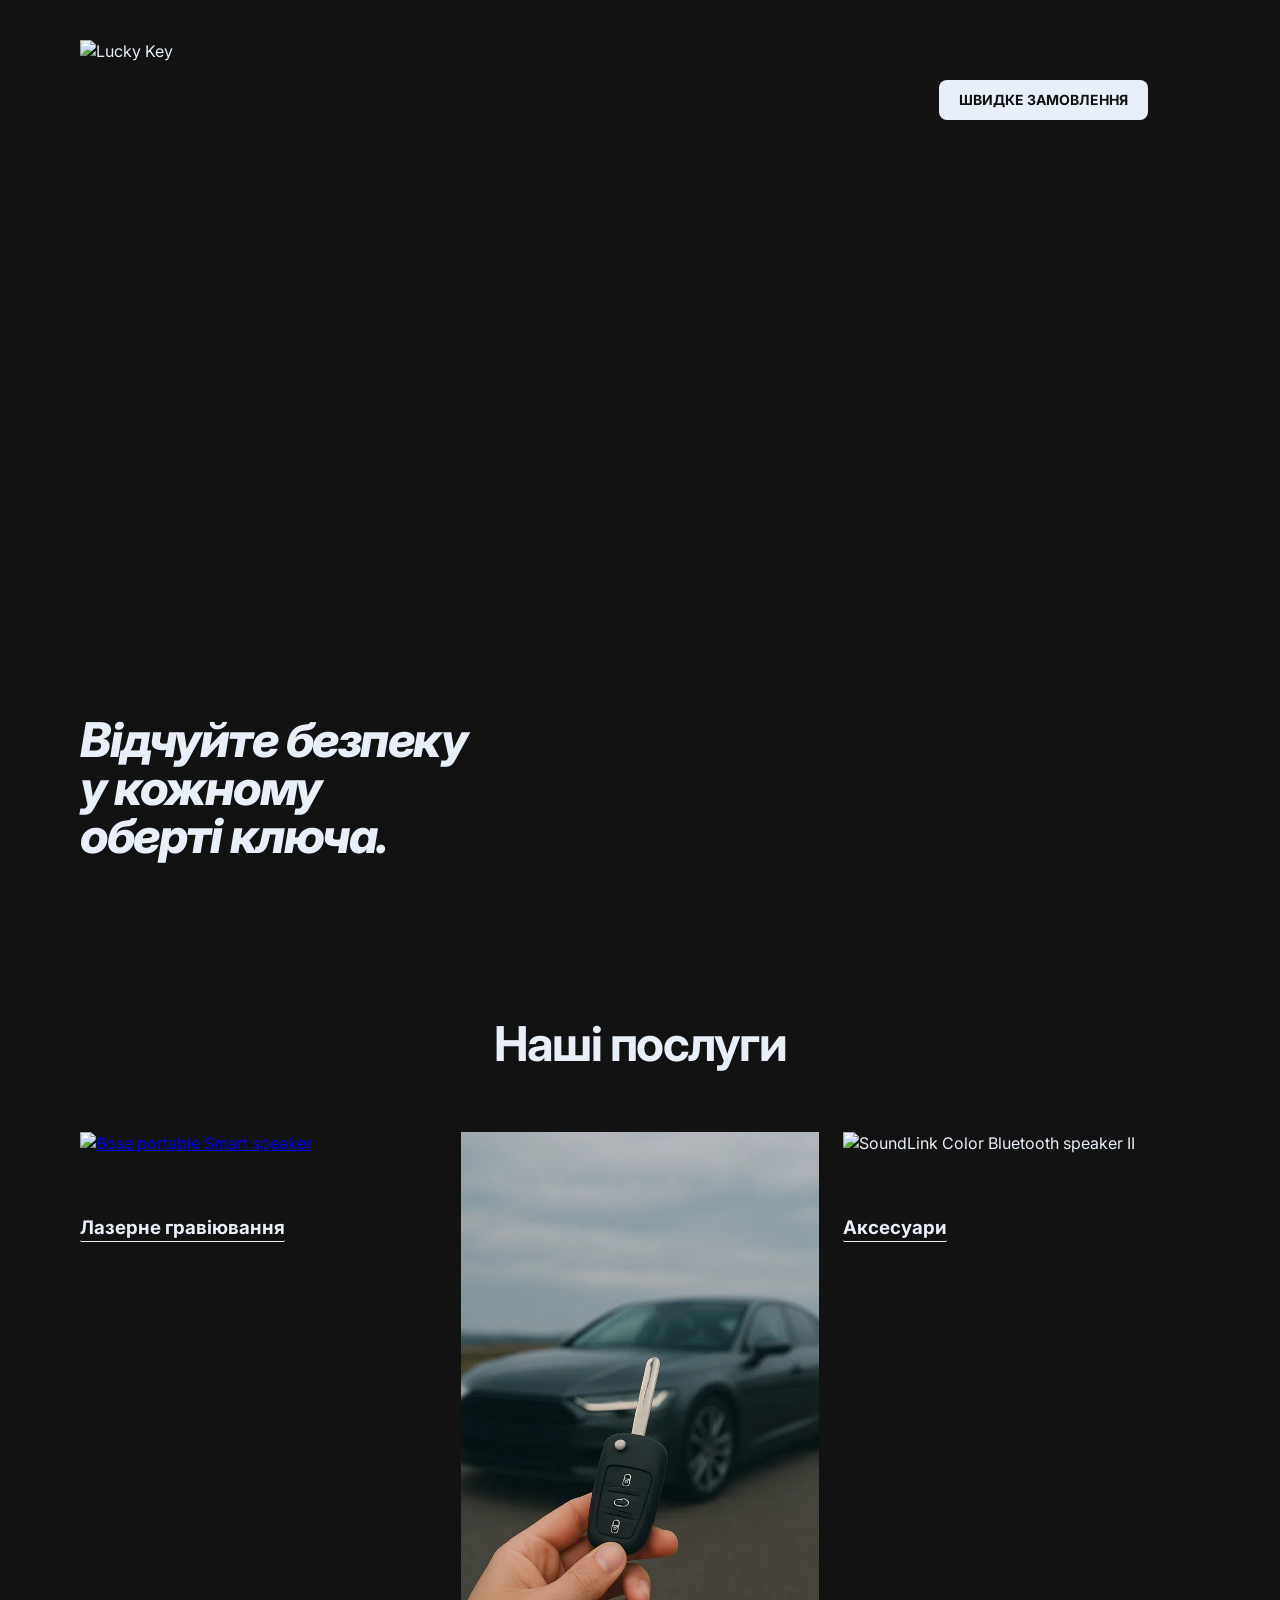
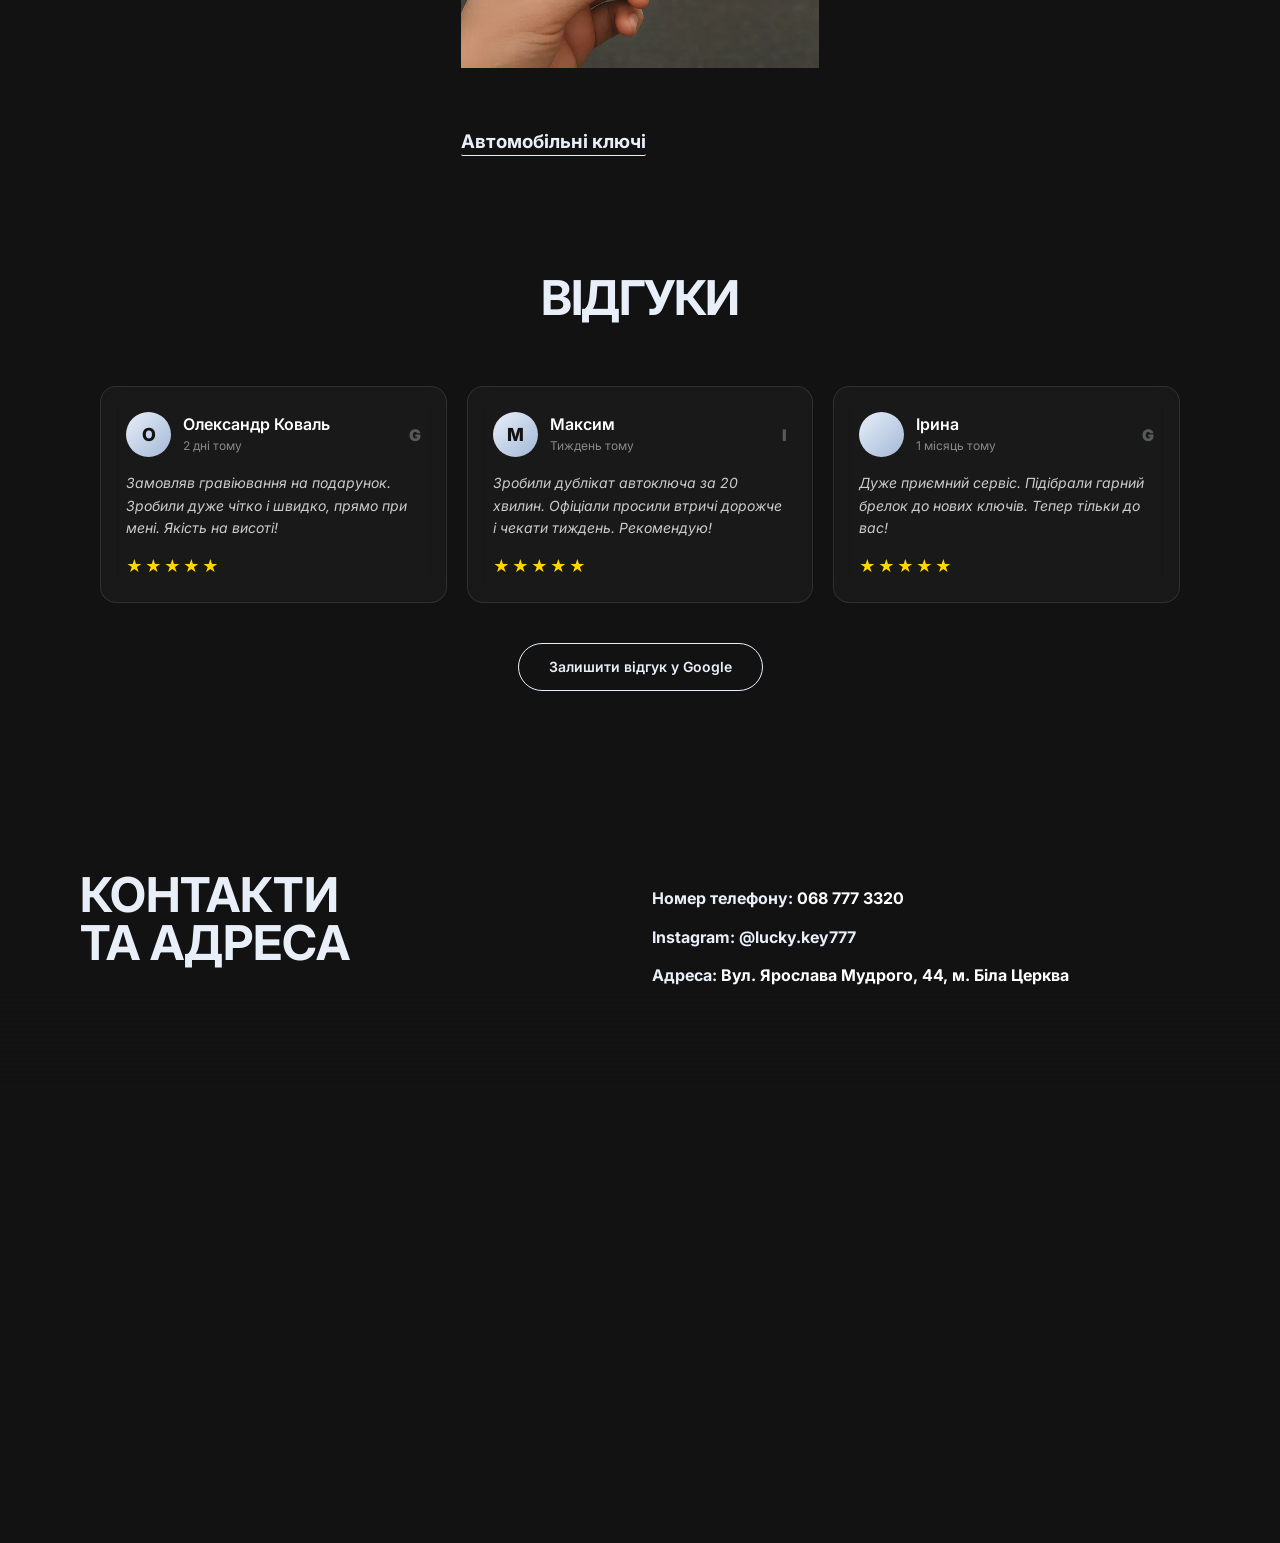
==== commit 30ebe13f: "Add files via upload" ====
--- a/index.html
+++ b/index.html
@@ -16,7 +16,7 @@
   <body>
     <div class="menu" id="menu">
         <div class="body-top">
-        <img src="images/logo.png" alt="Lucky Key " class="logo">
+        <img src="images/logo.webp" alt="Lucky Key " class="logo">
         <a href="#" class="menu-button-close"></a>
         </div>
         <nav>
@@ -29,7 +29,7 @@
     <header id="header">
         
       <div class="header-top">
-    <img src="images/logo.png" alt="Lucky Key" class="logo">
+    <img src="images/logo.webp" alt="Lucky Key" class="logo">
     
     <div class="header-actions">
         <a href="#order-popup" class="open-order-btn-header">Швидке замовлення</a>
@@ -47,22 +47,22 @@
         <h2 class="recomended-title">Наші послуги</h2>
         <div class="products" >
           <article class="product">
-            <img
+             <a href="laser.html"><img
               class="product-photo"
-              src="images/recomended-1.png"
-              alt="Bose portable Smart speaker"
-            />
+              src="images/recomended-1.webp"
+              alt="Bose portable Smart speaker"> </a>
+
             <h3 class="product-title">
               <a href="laser.html" style="text-decoration: none; color: inherit"> Лазерне гравіювання</a></h3>
             <!-- <p class="product-description">Smart home</p> -->
             <!-- <p class="product-price">$ 399.00</p> -->
           </article>
           <article class="product">
-            <img
+           <a href="autokey.html"><img
               class="product-photo"
               src="images/recomended-2.webp"
               alt="SoundLink Flex Bluetooth speaker"
-            />
+            /></a>
             <h3 class="product-title"><a href="autokey.html" style="text-decoration: none; color: inherit"> Автомобільні ключі</a></h3>
             <!-- <p class="product-description">Portable bluetooth</p>
             <p class="product-price">$ 149.00</p> -->
@@ -70,7 +70,7 @@
           <article class="product">
             <img
               class="product-photo"
-              src="images/recomended-3.jpg"
+              src="images/recomended-3.webp"
               alt="SoundLink Color Bluetooth speaker II"
             />
             <h3 class="product-title">Аксесуари</h3>
--- a/style.css
+++ b/style.css
@@ -27,11 +27,11 @@
   margin: 0;
   margin-top: 40px;
   font-weight: 800;
-  font-style: italic;
+  font-style: Italic;
   font-size: 48px;
   line-height: 100%;
   letter-spacing: -1.5px;
-  color: #e8eff9;
+  vertical-align: middle;
 }
 
 /* 3. МЕНЮ (Мобільне на основі :target) */
@@ -81,7 +81,7 @@
   height: 100vh;
   background-image:
     linear-gradient(to bottom, rgba(18, 18, 18, 0) 70%, #121212 100%),
-    url(images/Header.png);
+    url(images/Header.webp);
   background-size: cover;
   background-position: top center;
 }
@@ -145,7 +145,7 @@
   height: 40px; /* Така ж висота, як у кнопки */
   width: 40px; /* Робимо її квадратною */
   display: block;
-  background-image: url(images/icon-burger-menu.png);
+  background-image: url(images/icon-burger-menu.webp);
   background-size: 40px; /* Розмір самої іконки всередині квадрата */
   background-repeat: no-repeat;
   background-position: center;
@@ -155,13 +155,13 @@
 }
 
 .menu-button {
-  background-image: url(images/icon-burger-menu.png);
+  background-image: url(images/icon-burger-menu.webp);
 }
 .menu-button:hover {
-  background-image: url(images/icon-burger-menu-hover.png);
+  background-image: url(images/icon-burger-menu-hover.webp);
 }
 .menu-button-close {
-  background-image: url(images/icon-close.png);
+  background-image: url(images/icon-close.webp);
   margin-top: 15px;
 }
 
@@ -445,7 +445,7 @@
   height: 460px;
   background-image:
     linear-gradient(to top, rgba(18, 18, 18, 0) 70%, #121212 100%),
-    url(images/Footer.png);
+    url(images/Footer.webp);
   background-size: cover;
   background-position: top center;
   color: #fff;
@@ -500,7 +500,7 @@
   right: 15px; /* ПРИТИСКАЄМО ДО ПРАВОГО КРАЮ */
   z-index: 1000;
 
-  background-image: url(images/icon-close.png);
+  background-image: url(images/icon-close.webp);
   background-size: 24px;
   background-repeat: no-repeat;
   background-position: center;
@@ -774,17 +774,17 @@
 
   /* 2. Текст та заголовки */
   h1 {
-    font-family: "Inter", sans-serif;
-    font-style: normal !important; /* Прибираємо курсив */
-    font-weight: 700;
-    font-size: 24px; /* Трохи менше, щоб виглядало акуратніше */
-    line-height: 1.1;
-    letter-spacing: 1px; /* Додаємо повітря між літерами */
-    color: #ffffff;
-    text-transform: uppercase;
     margin: 0;
-    text-align: left;
-  }
+    margin-top: 40px;
+    font-weight: 800;
+    font-style: Italic;
+    font-size: 30px;
+    line-height: 100%;
+    letter-spacing: -1.5px;
+    vertical-align: middle;
+    margin-bottom: 60px;
+  }
+
   .text1 {
     font-family: "Inter", sans-serif;
     font-style: normal !important; /* Прибираємо курсив */
@@ -856,21 +856,18 @@
     height: 70px !important; /* Робимо вдвічі меншим */
   }
 
-  /* 5. Карусель та Продукти */
-  @media (max-width: 600px) {
-    .carousel-3d-container {
-      height: 300px;
-    }
-    .carousel-3d-track {
-      width: 220px;
-      height: 220px;
-    }
-    .slide.next {
-      transform: translate3d(80px, 0, -80px) rotateY(-25deg) scale(0.75);
-    }
-    .slide.prev {
-      transform: translate3d(-80px, 0, -80px) rotateY(25deg) scale(0.75);
-    }
+  .carousel-3d-container {
+    height: 300px;
+  }
+  .carousel-3d-track {
+    width: 220px;
+    height: 220px;
+  }
+  .slide.next {
+    transform: translate3d(80px, 0, -80px) rotateY(-25deg) scale(0.75);
+  }
+  .slide.prev {
+    transform: translate3d(-80px, 0, -80px) rotateY(25deg) scale(0.75);
   }
 
   .products {
@@ -891,50 +888,50 @@
 
     line-height: 1.1;
   }
-}
-
-/* 6. Футер та Опис (Тепер вони працюватимуть) */
-footer {
-  height: 280px !important;
-  position: relative; /* Щоб не перекривав контент на мобілці */
-}
-
-.reviews-section {
-  padding: 40px 15px !important;
-  display: flex;
-  flex-direction: column;
-  align-items: center; /* Центрує все всередині секції */
-  overflow: hidden; /* Обрізає все, що вилазить */
-}
-.reviews-container {
-  /* Міняємо сітку на одну колонку */
-  grid-template-columns: 1fr !important;
-  width: 100% !important;
-  margin: 20px 0 !important;
-  padding: 0 !important;
-}
-
-.review-card {
-  /* Гарантуємо, що картка не ширша за екран */
-  width: 100% !important;
-  max-width: 100% !important;
-  margin-bottom: 15px;
-  box-sizing: border-box; /* Важливо, щоб padding не розширював картку */
-}
-
-.service-description {
-  font-family: "Inter", sans-serif;
-  font-size: 16px;
-  line-height: 1.3; /* Великий інтервал — ознака дорогого дизайну */
-  color: #a0a0a0; /* Спокійний сірий */
-  max-width: 650px;
-  margin: 30px auto;
-  text-align: center;
-  font-weight: 400;
-  letter-spacing: 0.5px;
-}
-.logo {
-  width: 10px; /* Тут можна поставити 70px або 80px, щоб він став компактнішим */
-  top: 10px; /* Можна трохи зменшити відступ від краю */
-  left: 10px;
-}
+
+  /* 6. Футер та Опис (Тепер вони працюватимуть) */
+  footer {
+    height: 280px !important;
+    position: relative; /* Щоб не перекривав контент на мобілці */
+  }
+
+  .reviews-section {
+    padding: 40px 15px !important;
+    display: flex;
+    flex-direction: column;
+    align-items: center; /* Центрує все всередині секції */
+    overflow: hidden; /* Обрізає все, що вилазить */
+  }
+  .reviews-container {
+    /* Міняємо сітку на одну колонку */
+    grid-template-columns: 1fr !important;
+    width: 100% !important;
+    margin: 20px 0 !important;
+    padding: 0 !important;
+  }
+
+  .review-card {
+    /* Гарантуємо, що картка не ширша за екран */
+    width: 100% !important;
+    max-width: 100% !important;
+    margin-bottom: 15px;
+    box-sizing: border-box; /* Важливо, щоб padding не розширював картку */
+  }
+
+  .service-description {
+    font-family: "Inter", sans-serif;
+    font-size: 16px;
+    line-height: 1.3; /* Великий інтервал — ознака дорогого дизайну */
+    color: #a0a0a0; /* Спокійний сірий */
+    max-width: 650px;
+    margin: 30px auto;
+    text-align: center;
+    font-weight: 400;
+    letter-spacing: 0.5px;
+  }
+  .logo {
+    width: 10px; /* Тут можна поставити 70px або 80px, щоб він став компактнішим */
+    top: 10px; /* Можна трохи зменшити відступ від краю */
+    left: 10px;
+  }
+}
